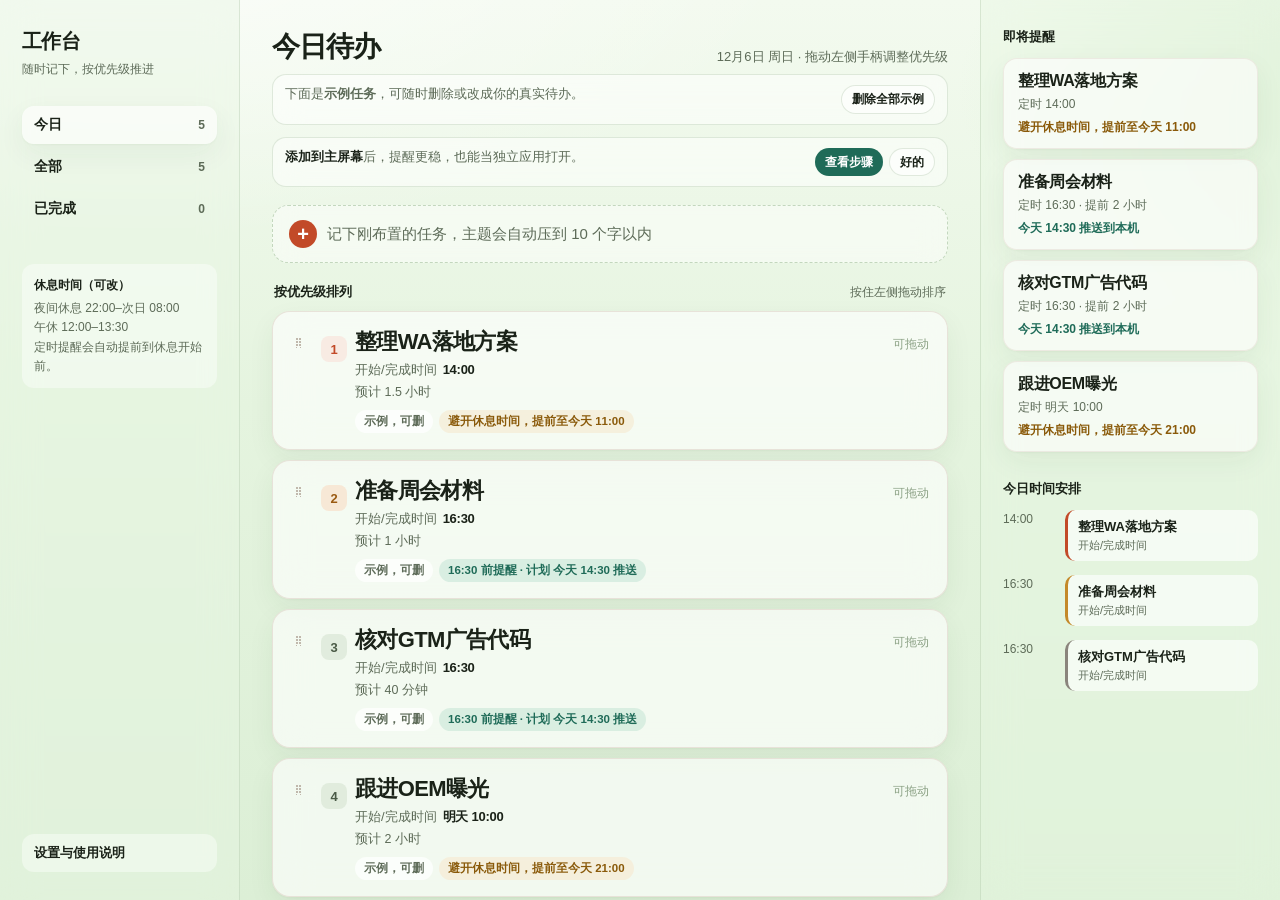
==== index.html @ 01438dd0 "Publish the workbench static app at the repository root. Add a .nojekyll file so GitHub Pages serves" ====
<!DOCTYPE html>
<html lang="zh-CN">
<head>
  <meta charset="UTF-8" />
  <meta name="viewport" content="width=device-width, initial-scale=1, viewport-fit=cover" />
  <meta name="theme-color" content="#e8f6e3" />
  <meta name="apple-mobile-web-app-capable" content="yes" />
  <meta name="mobile-web-app-capable" content="yes" />
  <meta name="apple-mobile-web-app-status-bar-style" content="default" />
  <meta name="apple-mobile-web-app-title" content="工作台" />
  <meta name="description" content="元丽的工作台：记下任务、按优先级排序，并在开始/完成时间前提醒。" />
  <title>工作台</title>
  <link rel="manifest" href="./manifest.webmanifest" />
  <link rel="icon" type="image/png" sizes="192x192" href="./icons/icon-192.png" />
  <link rel="apple-touch-icon" href="./icons/apple-touch-icon.png" />
  <link rel="stylesheet" href="./css/app.css" />
</head>
<body>
  <div class="app" id="app">
    <aside class="side">
      <div class="brand">工作台</div>
      <div class="sub">随时记下，按优先级推进</div>
      <nav class="nav" id="desk-nav">
        <button type="button" data-filter="todo" class="active">今日<span id="nav-todo">0</span></button>
        <button type="button" data-filter="all">全部<span id="nav-all">0</span></button>
        <button type="button" data-filter="done">已完成<span id="nav-done">0</span></button>
      </nav>
      <div class="rest" id="rest-summary"></div>
      <div class="side-foot">
        <button type="button" id="open-settings-desk">设置与使用说明</button>
      </div>
    </aside>

    <section class="main">
      <header class="mobile-hero">
        <div class="hero-row">
          <div>
            <div class="date" id="date-line-mobile"></div>
            <div class="hello" id="hello"></div>
          </div>
          <button type="button" class="icon-btn" id="open-settings-mobile" aria-label="设置">
            <svg viewBox="0 0 24 24" fill="none" stroke="currentColor" stroke-width="1.8" stroke-linecap="round" stroke-linejoin="round" aria-hidden="true">
              <circle cx="12" cy="12" r="3"></circle>
              <path d="M19.4 15a1.65 1.65 0 0 0 .33 1.82l.06.06a2 2 0 1 1-2.83 2.83l-.06-.06a1.65 1.65 0 0 0-1.82-.33 1.65 1.65 0 0 0-1 1.51V21a2 2 0 1 1-4 0v-.09A1.65 1.65 0 0 0 9 19.4a1.65 1.65 0 0 0-1.82.33l-.06.06a2 2 0 1 1-2.83-2.83l.06-.06A1.65 1.65 0 0 0 4.68 15a1.65 1.65 0 0 0-1.51-1H3a2 2 0 1 1 0-4h.09A1.65 1.65 0 0 0 4.6 9a1.65 1.65 0 0 0-.33-1.82l-.06-.06a2 2 0 1 1 2.83-2.83l.06.06A1.65 1.65 0 0 0 9 4.68a1.65 1.65 0 0 0 1-1.51V3a2 2 0 1 1 4 0v.09A1.65 1.65 0 0 0 15 4.6a1.65 1.65 0 0 0 1.82-.33l.06-.06a2 2 0 1 1 2.83 2.83l-.06.06A1.65 1.65 0 0 0 19.4 9a1.65 1.65 0 0 0 1.51 1H21a2 2 0 1 1 0 4h-.09A1.65 1.65 0 0 0 19.4 15z"></path>
            </svg>
          </button>
        </div>
        <div class="stats" id="stats"></div>
      </header>

      <header class="desk-hero">
        <div class="main-top">
          <h1 id="desk-title">今日待办</h1>
          <div class="hint" id="date-line-desk"></div>
        </div>
      </header>

      <div class="sample-banner" id="sample-banner" hidden>
        <div>下面是<strong>示例任务</strong>，可随时删除或改成你的真实待办。</div>
        <div class="banner-actions">
          <button type="button" class="mini-btn ghost" id="clear-samples">删除全部示例</button>
        </div>
      </div>

      <div class="notify-banner" id="notify-banner" hidden>
        <div><b>打开通知</b>后，到点会在这台设备上提醒你。需使用 HTTPS，并建议添加到主屏幕。</div>
        <div class="banner-actions">
          <button type="button" class="mini-btn" id="enable-notify">允许通知</button>
          <button type="button" class="mini-btn ghost" id="dismiss-notify">稍后</button>
        </div>
      </div>

      <div class="install-banner" id="install-banner" hidden>
        <div><b>添加到主屏幕</b>后，提醒更稳，也能当独立应用打开。</div>
        <div class="banner-actions">
          <button type="button" class="mini-btn" id="install-btn">添加</button>
          <button type="button" class="mini-btn ghost" id="dismiss-install">好的</button>
        </div>
      </div>

      <div class="filters mobile-only" id="filters">
        <button type="button" class="filter active" data-filter="todo">待办<em id="f-todo">0</em></button>
        <button type="button" class="filter" data-filter="all">全部<em id="f-all">0</em></button>
        <button type="button" class="filter" data-filter="done">已完成<em id="f-done">0</em></button>
      </div>

      <button type="button" class="quick" id="quick-add">
        <span class="plus">+</span>
        <span>记下刚布置的任务，主题会自动压到 10 个字以内</span>
      </button>

      <div class="sec-head">
        <h2 id="list-heading">按优先级排列</h2>
        <span id="list-hint">按住左侧拖动排序</span>
      </div>
      <div class="list" id="task-list"></div>
    </section>

    <aside class="rail">
      <h2>即将提醒</h2>
      <div id="remind-list"></div>
      <div class="timeline">
        <h2>今日时间安排</h2>
        <div id="timeline-list"></div>
      </div>
    </aside>
  </div>

  <div class="overlay" id="editor" role="dialog" aria-modal="true" aria-labelledby="editor-title" hidden>
    <div class="sheet">
      <div class="sheet-handle"></div>
      <h3 id="editor-title">记下任务</h3>
      <form id="task-form" autocomplete="off">
        <input type="hidden" id="task-id" />
        <div class="field">
          <label for="title-input">主题 <span class="count" id="title-count">0/10</span></label>
          <input id="title-input" type="text" maxlength="20" required placeholder="精简到 10 个字以内" />
          <div class="hint-text">标题会加粗放大显示，请压到 10 个汉字以内。</div>
        </div>
        <div class="field">
          <label>开始/完成时间</label>
          <label class="check-row"><input type="checkbox" id="pending-check" /> 待定（先记下，稍后补时间）</label>
          <div class="row-2" id="when-fields">
            <input type="date" id="due-date" />
            <input type="time" id="due-time" />
          </div>
          <div class="hint-text">这是同一个时间，不是开始和完成两个时间。按上海时间填写。</div>
        </div>
        <div class="field">
          <label>预计耗时</label>
          <div class="row-2">
            <input type="number" id="dur-value" min="1" step="1" value="60" />
            <select id="dur-unit">
              <option value="min">分钟</option>
              <option value="hour" selected>小时</option>
            </select>
          </div>
          <div class="dur-chips" id="dur-chips">
            <button type="button" data-min="15">15 分钟</button>
            <button type="button" data-min="25">25 分钟</button>
            <button type="button" data-min="40">40 分钟</button>
            <button type="button" data-min="60">1 小时</button>
            <button type="button" data-min="90">1.5 小时</button>
            <button type="button" data-min="120">2 小时</button>
          </div>
        </div>
        <div class="hint-text" id="editor-reminder"></div>
        <div class="sheet-actions">
          <button type="submit" class="btn primary">保存</button>
          <button type="button" class="btn ghost" id="toggle-done">完成</button>
          <button type="button" class="btn danger" id="delete-task" hidden>删除</button>
        </div>
      </form>
    </div>
  </div>

  <div class="overlay" id="settings" role="dialog" aria-modal="true" aria-labelledby="settings-title" hidden>
    <div class="sheet">
      <div class="sheet-handle"></div>
      <h3 id="settings-title">设置</h3>

      <div class="settings-block">
        <h4>通知</h4>
        <p id="notify-status">正在检查通知权限…</p>
        <div class="sheet-actions">
          <button type="button" class="btn primary" id="btn-request-notify">允许通知</button>
          <button type="button" class="btn ghost" id="btn-test-notify">发送测试通知</button>
        </div>
      </div>

      <div class="settings-block">
        <h4>休息时间（可改）</h4>
        <p>提醒会提前至少 2 小时。若提醒时刻落在休息时段，会再提前到该休息开始前（默认再提前 60 分钟）。时区为上海时间。</p>
        <div id="rest-editor"></div>
        <button type="button" class="btn ghost" id="add-rest" style="margin-top:6px">添加休息时段</button>
        <div class="row-2" style="margin-top:12px">
          <div class="field" style="margin:0">
            <label for="lead-hours">提前提醒（小时）</label>
            <input type="number" id="lead-hours" min="2" max="24" step="1" />
          </div>
          <div class="field" style="margin:0">
            <label for="rest-avoid">避开休息再提前（分钟）</label>
            <input type="number" id="rest-avoid" min="0" max="180" step="15" />
          </div>
        </div>
      </div>

      <div class="settings-block">
        <h4>跨设备同步</h4>
        <p>两台设备输入同一个同步口令后，任务会通过公共中转（jsonstorage.com，无需注册）互相更新。口令请自行保管；知悉口令的人可以读写这份数据。免费空间会在最后一次写入后约 30 天过期，请定期打开或再点一次生成/上传。也可随时导出/导入备份。</p>
        <div class="sync-code" id="sync-code">尚未开启</div>
        <div class="field">
          <label for="sync-input">输入或粘贴同步口令</label>
          <input type="text" id="sync-input" placeholder="例如 6 位以上口令" />
        </div>
        <div class="sheet-actions">
          <button type="button" class="btn primary" id="btn-create-sync">生成口令并上传</button>
          <button type="button" class="btn ghost" id="btn-join-sync">用口令同步</button>
        </div>
        <div class="sheet-actions">
          <button type="button" class="btn ghost" id="btn-export">导出备份</button>
          <button type="button" class="btn ghost" id="btn-import">导入备份</button>
          <input type="file" id="import-file" accept="application/json,.json" hidden />
        </div>
        <p class="hint-text" id="sync-status"></p>
      </div>

      <div class="settings-block help">
        <h4>如何添加到主屏幕并收到提醒</h4>
        <p><b>电脑（推荐 Chrome / Edge）</b></p>
        <ol>
          <li>用 Chrome 或 Edge 打开本页（必须是 HTTPS）。</li>
          <li>点击地址栏右侧的「安装」或「添加到桌面」图标。</li>
          <li>在弹窗中允许通知。也可在本页点「允许通知」，再点「发送测试通知」检查。</li>
        </ol>
        <p><b>小米手机（含 17 Pro Max / HyperOS）</b></p>
        <ol>
          <li>用 <b>Chrome</b> 打开本页（系统浏览器对 PWA 通知支持较弱）。</li>
          <li>右上角菜单 →「添加到主屏幕」或「安装应用」，确认添加。</li>
          <li>从主屏幕图标打开工作台，点「允许通知」，并发送一条测试通知。</li>
          <li>如没有横幅或声音：打开系统「设置」→「通知与控制中心」/「通知」→ 找到 Chrome 或「工作台」→ 打开通知、横幅、锁屏通知、声音。</li>
          <li>建议在「设置 → 应用设置 → 应用管理 → Chrome（或工作台）」里把省电策略设为「无限制」，并允许自启动，避免被杀掉后无法提醒。</li>
        </ol>
        <p>无法提供官方小米 Mi Push。后台提醒依赖浏览器能力：页面打开时最稳；已添加到主屏幕的 Android Chrome 可能通过周期后台同步补提醒；若浏览器支持 Notification Triggers 也会提前排期。进程被系统强制冻结时，仍可能漏提醒。请以测试通知验证本机是否真正弹出。</p>
      </div>

      <div class="sheet-actions">
        <button type="button" class="btn primary" id="save-settings">保存设置</button>
        <button type="button" class="btn ghost" id="close-settings">关闭</button>
      </div>
    </div>
  </div>

  <div class="overlay" id="confirm" role="dialog" aria-modal="true" hidden>
    <div class="sheet confirm-box">
      <h3 id="confirm-title">确认</h3>
      <p id="confirm-text"></p>
      <div class="sheet-actions">
        <button type="button" class="btn danger" id="confirm-ok">删除</button>
        <button type="button" class="btn ghost" id="confirm-cancel">取消</button>
      </div>
    </div>
  </div>

  <div class="toast" id="toast" role="status"></div>

  <script src="./js/shared.js"></script>
  <script src="./js/sortable.min.js"></script>
  <script src="./js/app.js"></script>
</body>
</html>
---- css/app.css ----
:root {
  --bg: #e8f6e3;
  --paper: rgba(255,255,255,.62);
  --ink: #1a2218;
  --muted: #5d6b58;
  --line: rgba(150,180,145,.28);
  --terra: #c24a28;
  --terra-soft: rgba(248,230,223,.82);
  --teal: #1f6b58;
  --teal-soft: rgba(210,236,222,.8);
  --amber: #b07818;
  --amber-soft: rgba(246,237,216,.82);
  --shadow: 0 1px 2px rgba(40,70,35,.04), 0 10px 28px rgba(40,70,35,.06);
  --safe-t: env(safe-area-inset-top, 0px);
  --safe-b: env(safe-area-inset-bottom, 0px);
}

* { box-sizing: border-box; margin: 0; padding: 0; }
html, body {
  background:
    radial-gradient(1200px 600px at 12% -10%, rgba(255,255,255,.7), transparent 55%),
    radial-gradient(900px 500px at 110% 10%, rgba(200,230,190,.55), transparent 50%),
    linear-gradient(180deg, #f3faef 0%, #e5f4df 45%, #dcefd6 100%);
  color: var(--ink);
  min-height: 100%;
}
body {
  font-family: "Noto Sans CJK SC", "Noto Sans SC", "Source Han Sans SC",
    "PingFang SC", "Hiragino Sans GB", "Microsoft YaHei", sans-serif;
  -webkit-font-smoothing: antialiased;
  min-height: 100dvh;
}

button, input, select, textarea { font: inherit; color: inherit; }
button { cursor: pointer; background: none; border: none; }
img { max-width: 100%; }

/* ===== Layout ===== */
.app {
  min-height: 100dvh;
  padding: calc(20px + var(--safe-t)) 18px calc(28px + var(--safe-b));
  max-width: 520px;
  margin: 0 auto;
}
.side, .rail, .desk-hero { display: none; }
.mobile-hero { display: block; }

.date { font-size: 13px; color: var(--muted); letter-spacing: .04em; }
.hero-row {
  display: flex;
  justify-content: space-between;
  align-items: flex-start;
  gap: 12px;
}
.icon-btn {
  width: 36px; height: 36px; border-radius: 12px;
  display: flex; align-items: center; justify-content: center;
  background: rgba(255,255,255,.5);
  border: 1px solid var(--line);
  color: var(--ink);
  flex-shrink: 0;
}
.icon-btn svg { width: 18px; height: 18px; }
.hello {
  margin-top: 4px;
  font-size: 26px;
  font-weight: 700;
  letter-spacing: -.03em;
  line-height: 1.25;
}
.stats {
  display: flex;
  flex-wrap: wrap;
  gap: 8px;
  margin: 16px 0 18px;
}
.stat {
  background: var(--paper);
  backdrop-filter: blur(14px);
  -webkit-backdrop-filter: blur(14px);
  border: 1px solid var(--line);
  border-radius: 999px;
  padding: 6px 11px;
  font-size: 12px;
  color: var(--muted);
}
.stat b { color: var(--ink); font-weight: 700; }
.stat.warn { background: var(--terra-soft); border-color: #efd0c6; color: var(--terra); }
.stat.warn b { color: var(--terra); }

.banner, .sample-banner, .install-banner, .notify-banner {
  background: rgba(255,255,255,.5);
  backdrop-filter: blur(14px);
  -webkit-backdrop-filter: blur(14px);
  border: 1px solid var(--line);
  border-radius: 14px;
  padding: 10px 12px;
  font-size: 12.5px;
  color: var(--muted);
  line-height: 1.55;
  margin-bottom: 12px;
  display: flex;
  align-items: flex-start;
  justify-content: space-between;
  gap: 10px;
}
.sample-banner b, .notify-banner b, .install-banner b { color: var(--ink); font-weight: 700; }
.banner-actions { display: flex; gap: 6px; flex-shrink: 0; }
.mini-btn {
  border-radius: 999px;
  padding: 4px 10px;
  font-size: 12px;
  font-weight: 700;
  background: var(--teal);
  color: #fff;
  white-space: nowrap;
}
.mini-btn.ghost {
  background: rgba(255,255,255,.6);
  color: var(--ink);
  border: 1px solid var(--line);
}

.filters {
  display: flex;
  gap: 6px;
  margin-bottom: 14px;
}
.filter {
  border-radius: 999px;
  padding: 6px 12px;
  font-size: 12.5px;
  font-weight: 600;
  color: var(--muted);
  background: rgba(255,255,255,.35);
  border: 1px solid transparent;
}
.filter.active {
  background: var(--paper);
  color: var(--ink);
  border-color: var(--line);
  box-shadow: var(--shadow);
}
.filter em { font-style: normal; color: var(--muted); margin-left: 4px; font-weight: 600; }

.quick {
  display: flex;
  align-items: center;
  gap: 10px;
  width: 100%;
  text-align: left;
  background: rgba(255,255,255,.48);
  backdrop-filter: blur(14px);
  -webkit-backdrop-filter: blur(14px);
  border: 1px dashed rgba(120,160,110,.4);
  border-radius: 16px;
  padding: 14px 16px;
  color: var(--muted);
  font-size: 15px;
  margin-bottom: 22px;
}
.plus {
  width: 28px; height: 28px; border-radius: 50%;
  background: var(--terra); color: #fff;
  display: flex; align-items: center; justify-content: center;
  font-size: 20px; font-weight: 600; flex-shrink: 0; line-height: 1;
}

.sec-head {
  display: flex;
  justify-content: space-between;
  align-items: baseline;
  margin-bottom: 10px;
  padding: 0 2px;
}
.sec-head h2 { font-size: 13px; font-weight: 700; }
.sec-head span { font-size: 12px; color: var(--muted); }

.list { display: flex; flex-direction: column; gap: 10px; }

.card {
  background: var(--paper);
  backdrop-filter: blur(18px);
  -webkit-backdrop-filter: blur(18px);
  border-radius: 18px;
  box-shadow: var(--shadow);
  padding: 14px 14px 14px 4px;
  display: grid;
  grid-template-columns: 36px 28px 1fr;
  gap: 8px 6px;
  align-items: start;
  border: 1px solid rgba(228,221,210,.8);
  touch-action: pan-y;
  cursor: pointer;
  -webkit-user-select: none;
  user-select: none;
}
.card.sortable-ghost { opacity: .45; }
.card.sortable-drag { box-shadow: 0 8px 30px rgba(40,70,35,.16); cursor: grabbing; }
.card.done { opacity: .62; }
.card.done .title { text-decoration: line-through; color: var(--muted); font-weight: 700; }
.card.overdue { border-color: #efd0c6; }

.grip {
  color: #c0b8ac;
  padding: 8px 0 0;
  letter-spacing: -1px;
  font-size: 16px;
  line-height: 1;
  text-align: center;
  user-select: none;
  cursor: grab;
  touch-action: none;
  min-height: 44px;
  display: flex;
  align-items: flex-start;
  justify-content: center;
}
.grip:active { cursor: grabbing; }

.pri {
  width: 26px; height: 26px; border-radius: 8px;
  display: flex; align-items: center; justify-content: center;
  font-size: 13px; font-weight: 700; margin-top: 8px;
}
.p1 { background: var(--terra-soft); color: var(--terra); }
.p2 { background: #f7e8d6; color: #9a5a12; }
.p3, .p4, .p5, .p6 { background: rgba(220,232,216,.8); color: #4a5a46; }

.title {
  font-size: 20px;
  font-weight: 700;
  letter-spacing: -.03em;
  line-height: 1.3;
  margin-bottom: 6px;
}
.times {
  margin: 2px 0 4px;
  font-size: 13px;
  color: var(--ink);
  font-weight: 600;
}
.times span { color: var(--muted); font-weight: 500; margin-right: 6px; }
.times b { font-weight: 700; letter-spacing: -.02em; }
.meta { font-size: 12.5px; color: var(--muted); line-height: 1.55; }
.chip {
  display: inline-flex; align-items: center; gap: 4px;
  margin-top: 8px;
  margin-right: 6px;
  background: var(--teal-soft);
  color: var(--teal);
  border-radius: 999px;
  padding: 4px 9px;
  font-size: 11.5px;
  font-weight: 600;
}
.chip.early { background: var(--amber-soft); color: #8a5a0a; }
.chip.sample { background: rgba(255,255,255,.7); color: var(--muted); font-weight: 600; }
.chip.overdue { background: var(--terra-soft); color: var(--terra); }

.drag-hint { display: none; }

.empty {
  text-align: center;
  color: var(--muted);
  font-size: 14px;
  padding: 36px 12px;
  line-height: 1.6;
}

/* ===== Desktop ===== */
@media (min-width: 900px) {
  body { overflow: hidden; height: 100vh; }
  .app {
    display: grid;
    grid-template-columns: 240px 1fr 300px;
    max-width: none;
    margin: 0;
    padding: 0;
    height: 100vh;
    gap: 0;
  }
  .mobile-hero { display: none; }
  .desk-hero, .side, .rail { display: block; }
  .mobile-only { display: none !important; }
  .side, .main, .rail {
    height: 100vh;
    overflow: hidden;
  }
  .side {
    padding: calc(28px + var(--safe-t)) 22px 28px;
    border-right: 1px solid var(--line);
    background: rgba(232,246,227,.42);
    backdrop-filter: blur(18px);
    -webkit-backdrop-filter: blur(18px);
    display: flex;
    flex-direction: column;
  }
  .brand {
    font-size: 20px;
    font-weight: 700;
    letter-spacing: -.03em;
    margin-bottom: 6px;
  }
  .side .sub { font-size: 12px; color: var(--muted); margin-bottom: 28px; }
  .nav { display: flex; flex-direction: column; gap: 4px; }
  .nav button, .nav a {
    display: flex; justify-content: space-between; align-items: center;
    text-decoration: none; color: var(--ink);
    padding: 10px 12px; border-radius: 12px; font-size: 14px; font-weight: 600;
    width: 100%;
    text-align: left;
  }
  .nav button.active, .nav a.active { background: var(--paper); box-shadow: var(--shadow); }
  .nav span { font-size: 12px; color: var(--muted); font-weight: 600; }
  .rest {
    margin-top: 36px;
    font-size: 12px;
    color: var(--muted);
    line-height: 1.6;
    padding: 12px;
    background: rgba(255,255,255,.4);
    border-radius: 12px;
  }
  .rest b { color: var(--ink); font-weight: 700; display: block; margin-bottom: 4px; font-size: 12px; }
  .side-foot { margin-top: auto; padding-top: 20px; }
  .side-foot button {
    width: 100%;
    text-align: left;
    padding: 10px 12px;
    border-radius: 12px;
    font-size: 13px;
    font-weight: 600;
    color: var(--ink);
    background: rgba(255,255,255,.4);
  }

  .main { padding: 28px 32px calc(28px + var(--safe-b)); overflow: auto; }
  .main-top { display: flex; justify-content: space-between; align-items: flex-end; margin-bottom: 8px; }
  .main-top h1 { font-size: 28px; font-weight: 700; letter-spacing: -.03em; }
  .main-top .hint { font-size: 13px; color: var(--muted); }
  .desk .card, .app .card {
    grid-template-columns: 36px 28px 1fr auto;
    padding: 16px 18px 16px 6px;
  }
  .app .title { font-size: 22px; margin-bottom: 4px; }
  .drag-hint {
    display: block;
    font-size: 12px;
    color: #8aa084;
    padding-top: 8px;
    white-space: nowrap;
  }
  .filters { display: none; }
  .quick { margin: 18px 0 20px; }

  .rail {
    padding: calc(28px + var(--safe-t)) 22px 28px;
    border-left: 1px solid var(--line);
    background: rgba(232,246,227,.38);
    backdrop-filter: blur(18px);
    -webkit-backdrop-filter: blur(18px);
    overflow: auto;
  }
  .rail h2 { font-size: 13px; font-weight: 700; margin-bottom: 12px; }
  .remind {
    background: var(--paper);
    border-radius: 14px;
    padding: 12px 14px;
    margin-bottom: 10px;
    box-shadow: var(--shadow);
    border: 1px solid rgba(228,221,210,.55);
    cursor: pointer;
  }
  .remind .t { font-size: 16px; font-weight: 700; letter-spacing: -.02em; margin-bottom: 4px; }
  .remind .d { font-size: 12px; color: var(--muted); }
  .remind .time { font-size: 12px; font-weight: 700; color: var(--teal); margin-top: 6px; }
  .remind.early .time { color: #8a5a0a; }
  .timeline { margin-top: 28px; }
  .slot {
    display: grid;
    grid-template-columns: 52px 1fr;
    gap: 10px;
    margin-bottom: 14px;
    font-size: 12px;
  }
  .slot .hr { color: var(--muted); padding-top: 2px; }
  .bar {
    background: var(--paper);
    border-radius: 10px;
    padding: 8px 10px;
    border-left: 3px solid var(--terra);
    font-weight: 700;
    font-size: 13px;
  }
  .bar.b2 { border-left-color: #c4892a; }
  .bar.b3 { border-left-color: #8a847c; }
  .bar small { display: block; font-weight: 500; color: var(--muted); font-size: 11px; margin-top: 2px; }
}

/* ===== Modal / Settings ===== */
.overlay {
  position: fixed;
  inset: 0;
  background: rgba(30, 42, 28, .28);
  backdrop-filter: blur(8px);
  -webkit-backdrop-filter: blur(8px);
  z-index: 40;
  display: flex;
  align-items: flex-end;
  justify-content: center;
  padding: 0;
  opacity: 0;
  pointer-events: none;
  transition: opacity .2s ease;
}
.overlay.open { opacity: 1; pointer-events: auto; }
.sheet {
  background: rgba(247, 251, 244, .96);
  width: 100%;
  max-height: min(92dvh, 860px);
  border-radius: 22px 22px 0 0;
  box-shadow: 0 -8px 40px rgba(40,70,35,.12);
  padding: 12px 20px calc(20px + var(--safe-b));
  overflow: auto;
  transform: translateY(16px);
  transition: transform .2s ease;
}
.overlay.open .sheet { transform: none; }
.sheet-handle {
  width: 40px; height: 4px; border-radius: 4px;
  background: rgba(120,150,110,.35);
  margin: 4px auto 14px;
}
.sheet h3 {
  font-size: 20px;
  font-weight: 700;
  letter-spacing: -.03em;
  margin-bottom: 14px;
}
.field { margin-bottom: 14px; }
.field label {
  display: flex;
  justify-content: space-between;
  align-items: baseline;
  font-size: 12px;
  font-weight: 700;
  color: var(--muted);
  margin-bottom: 6px;
}
.field label .count { font-weight: 600; }
.field label .count.full { color: var(--terra); }
.field input[type="text"],
.field input[type="number"],
.field input[type="date"],
.field input[type="time"],
.field input[type="password"],
.field select,
.field textarea {
  width: 100%;
  border: 1px solid var(--line);
  background: rgba(255,255,255,.8);
  border-radius: 12px;
  padding: 11px 12px;
  font-size: 16px;
  outline: none;
}
.field input:focus, .field select:focus, .field textarea:focus {
  border-color: rgba(31,107,88,.45);
  box-shadow: 0 0 0 3px rgba(31,107,88,.12);
}
#title-input { font-size: 20px; font-weight: 700; letter-spacing: -.03em; }
.row-2 { display: grid; grid-template-columns: 1fr 1fr; gap: 10px; }
.check-row {
  display: flex; align-items: center; gap: 8px;
  font-size: 14px; font-weight: 600;
  margin: 8px 0 4px;
}
.check-row input { width: 16px; height: 16px; accent-color: var(--teal); }
.dur-chips { display: flex; flex-wrap: wrap; gap: 6px; margin-top: 8px; }
.dur-chips button, .choice {
  border-radius: 999px;
  padding: 6px 10px;
  font-size: 12px;
  font-weight: 600;
  background: rgba(255,255,255,.7);
  border: 1px solid var(--line);
  color: var(--muted);
}
.dur-chips button.on, .choice.on {
  background: var(--teal-soft);
  color: var(--teal);
  border-color: transparent;
}
.sheet-actions {
  display: flex;
  flex-wrap: wrap;
  gap: 8px;
  margin-top: 18px;
}
.btn {
  border-radius: 14px;
  padding: 12px 16px;
  font-size: 15px;
  font-weight: 700;
  flex: 1;
  min-width: 96px;
}
.btn.primary { background: var(--teal); color: #fff; }
.btn.danger {
  background: var(--terra-soft);
  color: var(--terra);
  flex: 0 0 auto;
}
.btn.ghost {
  background: rgba(255,255,255,.7);
  border: 1px solid var(--line);
  color: var(--ink);
}
.hint-text { font-size: 12px; color: var(--muted); line-height: 1.55; margin-top: 4px; }

.settings-block {
  background: rgba(255,255,255,.55);
  border: 1px solid var(--line);
  border-radius: 16px;
  padding: 14px;
  margin-bottom: 14px;
}
.settings-block h4 {
  font-size: 14px;
  font-weight: 700;
  margin-bottom: 8px;
}
.settings-block p, .help ol, .help p {
  font-size: 13px;
  color: var(--muted);
  line-height: 1.65;
}
.help ol { padding-left: 18px; margin: 6px 0 10px; }
.help li { margin: 4px 0; }
.rest-row {
  display: grid;
  grid-template-columns: 1fr 90px 90px 32px;
  gap: 6px;
  align-items: center;
  margin-bottom: 8px;
}
.rest-row input { width: 100%; font-size: 13px; padding: 8px; border-radius: 10px; border: 1px solid var(--line); background: #fff; }
.rest-row .del { color: var(--terra); font-size: 18px; }

.sync-code {
  cursor: pointer;
  font-family: ui-monospace, SFMono-Regular, Menlo, Consolas, monospace;
  letter-spacing: .08em;
  font-weight: 700;
  font-size: 18px;
  padding: 10px 12px;
  background: #fff;
  border-radius: 12px;
  border: 1px dashed rgba(120,160,110,.4);
  text-align: center;
  margin: 8px 0;
  word-break: break-all;
}

.toast {
  position: fixed;
  left: 50%;
  bottom: calc(24px + var(--safe-b));
  transform: translateX(-50%) translateY(20px);
  background: #1a2218;
  color: #fff;
  padding: 10px 16px;
  border-radius: 999px;
  font-size: 13px;
  font-weight: 600;
  z-index: 80;
  opacity: 0;
  pointer-events: none;
  transition: opacity .2s ease, transform .2s ease;
  max-width: calc(100% - 32px);
  text-align: center;
}
.toast.show { opacity: 1; transform: translateX(-50%) translateY(0); }

.confirm-box { text-align: left; }
.confirm-box p { font-size: 14px; line-height: 1.6; color: var(--ink); margin-bottom: 16px; }

@media (min-width: 900px) {
  .overlay { align-items: center; padding: 24px; }
  .sheet {
    width: min(560px, 100%);
    border-radius: 22px;
    max-height: min(86vh, 860px);
    transform: translateY(8px) scale(.98);
  }
  .overlay.open .sheet { transform: none; }
  .sheet-handle { display: none; }
}

[hidden] { display: none !important; }
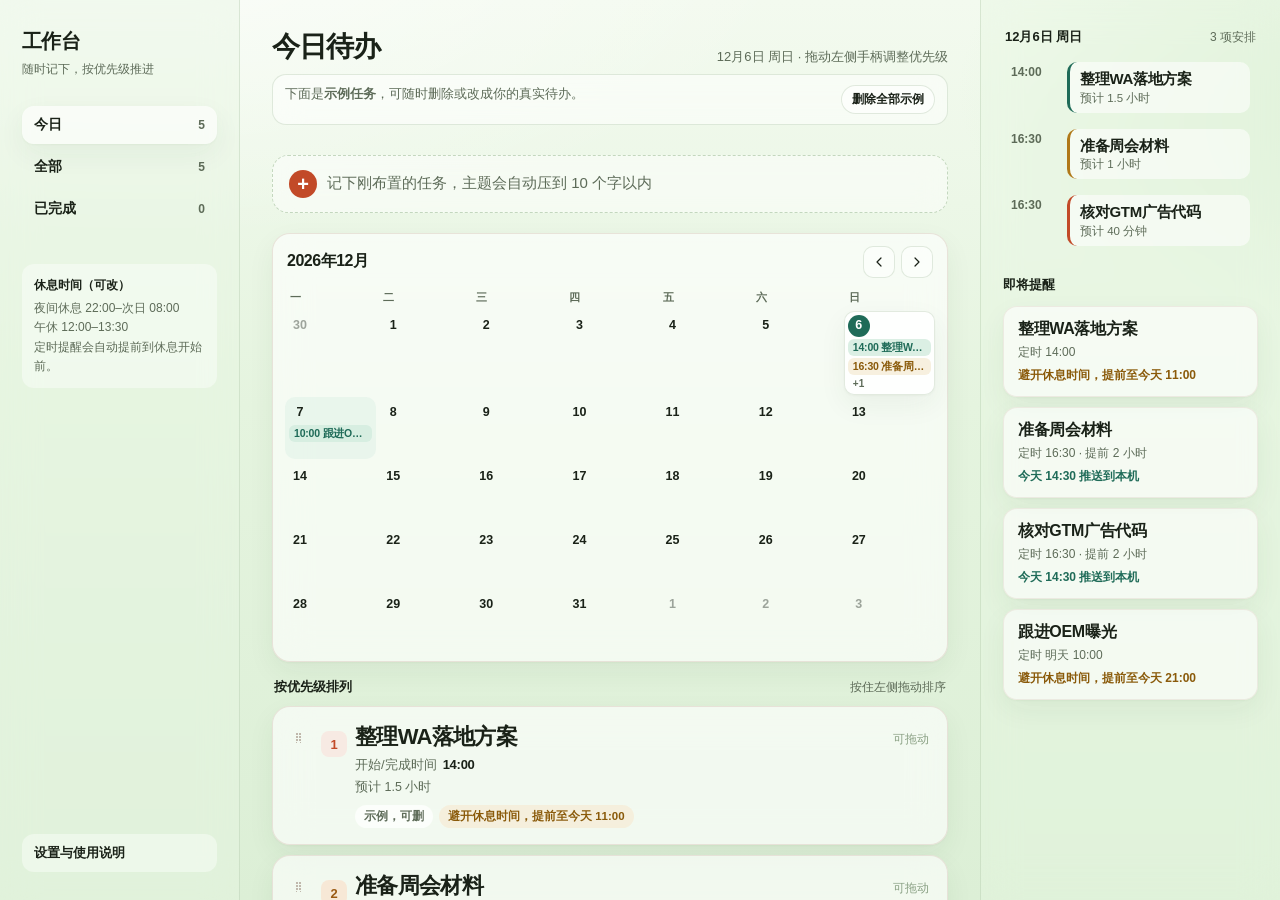
==== commit ac142cc6: "Update the workbench with a month calendar and mobile install bar. Replace the root files from the n" ====
--- a/index.html
+++ b/index.html
@@ -16,6 +16,28 @@
   <link rel="stylesheet" href="./css/app.css" />
 </head>
 <body>
+
+  <div class="install-bar" id="install-bar" hidden>
+    <button type="button" class="install-bar-main" id="install-bar-main">
+      <span class="install-bar-icon" aria-hidden="true">
+        <svg viewBox="0 0 24 24" fill="none" stroke="currentColor" stroke-width="1.8" stroke-linecap="round" stroke-linejoin="round">
+          <path d="M12 17v-6"></path>
+          <path d="M9 14h6"></path>
+          <path d="M4 10.5L12 4l8 6.5V20a1 1 0 0 1-1 1H5a1 1 0 0 1-1-1v-9.5z"></path>
+        </svg>
+      </span>
+      <span class="install-bar-text">
+        <b>添加到主屏幕</b>
+        <span>提醒更稳，也能当独立应用打开</span>
+      </span>
+    </button>
+    <button type="button" class="install-bar-dismiss" id="install-bar-dismiss" aria-label="关闭">
+      <svg viewBox="0 0 24 24" fill="none" stroke="currentColor" stroke-width="1.8" stroke-linecap="round" aria-hidden="true">
+        <path d="M6 6l12 12M18 6L6 18"></path>
+      </svg>
+    </button>
+  </div>
+
   <div class="app" id="app">
     <aside class="side">
       <div class="brand">工作台</div>
@@ -70,12 +92,24 @@
         </div>
       </div>
 
-      <div class="install-banner" id="install-banner" hidden>
-        <div><b>添加到主屏幕</b>后，提醒更稳，也能当独立应用打开。</div>
-        <div class="banner-actions">
-          <button type="button" class="mini-btn" id="install-btn">添加</button>
-          <button type="button" class="mini-btn ghost" id="dismiss-install">好的</button>
-        </div>
+      <div class="cal-card" id="calendar">
+        <div class="cal-head">
+          <h2 id="cal-month-label">月历</h2>
+          <div class="cal-nav">
+            <button type="button" class="cal-today-btn" id="cal-today" hidden>今天</button>
+            <button type="button" class="icon-btn sm" id="cal-prev" aria-label="上个月">
+              <svg viewBox="0 0 24 24" fill="none" stroke="currentColor" stroke-width="1.8" stroke-linecap="round" stroke-linejoin="round" aria-hidden="true"><path d="M15 18l-6-6 6-6"/></svg>
+            </button>
+            <button type="button" class="icon-btn sm" id="cal-next" aria-label="下个月">
+              <svg viewBox="0 0 24 24" fill="none" stroke="currentColor" stroke-width="1.8" stroke-linecap="round" stroke-linejoin="round" aria-hidden="true"><path d="M9 18l6-6-6-6"/></svg>
+            </button>
+          </div>
+        </div>
+        <div class="cal-weekdays" aria-hidden="true">
+          <span>一</span><span>二</span><span>三</span><span>四</span><span>五</span><span>六</span><span>日</span>
+        </div>
+        <div class="cal-grid" id="cal-grid" role="grid" aria-label="月历"></div>
+        <div class="cal-agenda" id="cal-agenda-mobile"></div>
       </div>
 
       <div class="filters mobile-only" id="filters">
@@ -97,12 +131,11 @@
     </section>
 
     <aside class="rail">
+      <div class="desk-agenda">
+        <div class="cal-agenda" id="cal-agenda-desk"></div>
+      </div>
       <h2>即将提醒</h2>
       <div id="remind-list"></div>
-      <div class="timeline">
-        <h2>今日时间安排</h2>
-        <div id="timeline-list"></div>
-      </div>
     </aside>
   </div>
 
@@ -124,7 +157,7 @@
             <input type="date" id="due-date" />
             <input type="time" id="due-time" />
           </div>
-          <div class="hint-text">这是同一个时间，不是开始和完成两个时间。按上海时间填写。</div>
+          <div class="hint-text">这是同一个时间，不是开始和完成两个时间。按上海时间填写。只有填写了具体时间的任务会出现在日历上。</div>
         </div>
         <div class="field">
           <label>预计耗时</label>
@@ -242,6 +275,18 @@
     </div>
   </div>
 
+
+  <div class="overlay" id="install-guide" role="dialog" aria-modal="true" aria-labelledby="install-guide-title" hidden>
+    <div class="sheet confirm-box">
+      <div class="sheet-handle"></div>
+      <h3 id="install-guide-title">添加到主屏幕</h3>
+      <p>请用 Chrome 打开本页，点右上角菜单，再选「添加到主屏幕」或「安装应用」。添加后从主屏幕图标打开，即可作为独立应用使用，现有任务操作都和现在一样。</p>
+      <div class="sheet-actions">
+        <button type="button" class="btn primary" id="install-guide-ok">好的</button>
+      </div>
+    </div>
+  </div>
+
   <div class="toast" id="toast" role="status"></div>
 
   <script src="./js/shared.js"></script>
--- a/css/app.css
+++ b/css/app.css
@@ -61,6 +61,8 @@
   flex-shrink: 0;
 }
 .icon-btn svg { width: 18px; height: 18px; }
+.icon-btn.sm { width: 32px; height: 32px; border-radius: 10px; }
+.icon-btn.sm svg { width: 16px; height: 16px; }
 .hello {
   margin-top: 4px;
   font-size: 26px;
@@ -269,6 +271,190 @@
 }
 
 /* ===== Desktop ===== */
+/* ===== Calendar ===== */
+.cal-card {
+  background: var(--paper);
+  backdrop-filter: blur(18px);
+  -webkit-backdrop-filter: blur(18px);
+  border-radius: 18px;
+  box-shadow: var(--shadow);
+  border: 1px solid rgba(228,221,210,.8);
+  padding: 12px 12px 10px;
+  margin-bottom: 16px;
+}
+.cal-head {
+  display: flex;
+  align-items: center;
+  justify-content: space-between;
+  gap: 8px;
+  margin-bottom: 8px;
+  padding: 0 2px;
+}
+.cal-head h2 {
+  font-size: 16px;
+  font-weight: 700;
+  letter-spacing: -.03em;
+}
+.cal-nav { display: flex; align-items: center; gap: 6px; }
+.cal-today-btn {
+  border-radius: 999px;
+  padding: 5px 10px;
+  font-size: 12px;
+  font-weight: 700;
+  background: rgba(255,255,255,.6);
+  color: var(--ink);
+  border: 1px solid var(--line);
+}
+.cal-today-btn[hidden] { display: none !important; }
+.cal-weekdays,
+.cal-grid {
+  display: grid;
+  grid-template-columns: repeat(7, 1fr);
+  gap: 2px;
+}
+.cal-weekdays { margin-bottom: 2px; }
+.cal-weekdays span {
+  text-align: center;
+  font-size: 11px;
+  font-weight: 700;
+  color: var(--muted);
+  padding: 4px 0;
+}
+.cal-day {
+  border-radius: 10px;
+  min-height: 48px;
+  padding: 3px 3px 5px;
+  text-align: left;
+  border: 1px solid transparent;
+  color: var(--ink);
+  display: flex;
+  flex-direction: column;
+  align-items: flex-start;
+  min-width: 0;
+}
+.cal-day:hover { background: rgba(255,255,255,.5); }
+.cal-day:focus-visible {
+  outline: none;
+  box-shadow: 0 0 0 3px rgba(31,107,88,.16);
+}
+.cal-day.outside { opacity: .4; }
+.cal-day.has-events { background: rgba(210,236,222,.35); }
+.cal-day.selected {
+  background: rgba(255,255,255,.82);
+  border-color: var(--line);
+  box-shadow: var(--shadow);
+}
+.cal-day.selected.has-events { background: rgba(255,255,255,.88); }
+.cal-day .num {
+  width: 22px;
+  height: 22px;
+  border-radius: 50%;
+  display: inline-flex;
+  align-items: center;
+  justify-content: center;
+  font-size: 12.5px;
+  font-weight: 700;
+  line-height: 1;
+}
+.cal-day.today .num {
+  background: var(--teal);
+  color: #fff;
+}
+.cal-dots {
+  display: flex;
+  flex-wrap: wrap;
+  gap: 3px;
+  padding-left: 4px;
+  margin-top: 5px;
+  min-height: 6px;
+}
+.cal-dot {
+  width: 5px;
+  height: 5px;
+  border-radius: 50%;
+  flex-shrink: 0;
+}
+.cal-dot.c-teal { background: var(--teal); }
+.cal-dot.c-terra { background: var(--terra); }
+.cal-dot.c-amber { background: var(--amber); }
+.cal-events { display: none; width: 100%; }
+.cal-grid.weeks-6 .cal-day { min-height: 44px; }
+
+.cal-agenda {
+  border-top: 1px solid var(--line);
+  margin-top: 10px;
+  padding: 12px 2px 4px;
+}
+.agenda-head {
+  display: flex;
+  justify-content: space-between;
+  align-items: baseline;
+  margin-bottom: 8px;
+  padding: 0 2px;
+}
+.agenda-head h3 { font-size: 13px; font-weight: 700; }
+.agenda-head span { font-size: 12px; color: var(--muted); }
+.agenda-empty {
+  font-size: 12.5px;
+  color: var(--muted);
+  line-height: 1.6;
+  padding: 2px 2px 8px;
+}
+.agenda-group { margin-top: 8px; }
+.agenda-group-title {
+  width: 100%;
+  text-align: left;
+  font-size: 12px;
+  font-weight: 700;
+  color: var(--muted);
+  padding: 6px 2px 4px;
+  letter-spacing: .02em;
+}
+.agenda-item {
+  display: grid;
+  grid-template-columns: 48px 1fr;
+  gap: 8px;
+  width: 100%;
+  text-align: left;
+  padding: 8px 8px;
+  border-radius: 12px;
+  align-items: start;
+}
+.agenda-item:hover { background: rgba(255,255,255,.55); }
+.agenda-item .hr {
+  font-size: 12px;
+  color: var(--muted);
+  font-weight: 600;
+  padding-top: 3px;
+  font-variant-numeric: tabular-nums;
+}
+.agenda-item .body {
+  background: rgba(255,255,255,.55);
+  border-radius: 10px;
+  padding: 7px 10px;
+  border-left: 3px solid var(--teal);
+  min-width: 0;
+}
+.agenda-item .body.c-terra { border-left-color: var(--terra); }
+.agenda-item .body.c-amber { border-left-color: var(--amber); }
+.agenda-item .body.c-teal { border-left-color: var(--teal); }
+.agenda-item .t {
+  font-size: 15px;
+  font-weight: 700;
+  letter-spacing: -.02em;
+  line-height: 1.3;
+}
+.agenda-item .d {
+  font-size: 11.5px;
+  color: var(--muted);
+  margin-top: 2px;
+  font-weight: 500;
+}
+.agenda-item.done { opacity: .62; }
+.agenda-item.done .t { text-decoration: line-through; color: var(--muted); }
+
+.desk-agenda { display: none; }
+
 @media (min-width: 900px) {
   body { overflow: hidden; height: 100vh; }
   .app {
@@ -335,7 +521,21 @@
     background: rgba(255,255,255,.4);
   }
 
-  .main { padding: 28px 32px calc(28px + var(--safe-b)); overflow: auto; }
+  .main {
+    padding: 28px 32px calc(28px + var(--safe-b));
+    overflow: auto;
+    display: flex;
+    flex-direction: column;
+  }
+  .main .desk-hero { order: 0; }
+  .main .sample-banner,
+  .main .notify-banner { order: 1; }
+  .main .quick { order: 2; }
+  .main .cal-card { order: 3; }
+  .main .sec-head { order: 4; }
+  .main .list { order: 5; }
+  .main .mobile-hero,
+  .main .filters { order: 6; }
   .main-top { display: flex; justify-content: space-between; align-items: flex-end; margin-bottom: 8px; }
   .main-top h1 { font-size: 28px; font-weight: 700; letter-spacing: -.03em; }
   .main-top .hint { font-size: 13px; color: var(--muted); }
@@ -353,6 +553,52 @@
   }
   .filters { display: none; }
   .quick { margin: 18px 0 20px; }
+
+  .desk-agenda { display: block; margin-bottom: 22px; }
+  .desk-agenda .cal-agenda {
+    border-top: none;
+    margin-top: 0;
+    padding: 0;
+  }
+  .cal-card .cal-agenda { display: none; }
+  .cal-card { padding: 12px 12px 10px; margin-bottom: 16px; }
+  .cal-weekdays span { text-align: left; padding-left: 5px; }
+  .cal-day { min-height: 62px; padding: 3px 3px 4px; border-radius: 10px; }
+  .cal-grid.weeks-6 .cal-day { min-height: 48px; }
+  .cal-dots { display: none; }
+  .cal-events {
+    display: flex;
+    flex-direction: column;
+    gap: 2px;
+    margin-top: 2px;
+    width: 100%;
+    min-width: 0;
+  }
+  .cal-chip {
+    font-size: 10.5px;
+    font-weight: 700;
+    letter-spacing: -.02em;
+    padding: 1px 5px;
+    border-radius: 6px;
+    white-space: nowrap;
+    overflow: hidden;
+    text-overflow: ellipsis;
+    width: 100%;
+    text-align: left;
+    line-height: 1.45;
+    max-width: 100%;
+  }
+  .cal-chip.c-teal { background: var(--teal-soft); color: var(--teal); }
+  .cal-chip.c-terra { background: var(--terra-soft); color: var(--terra); }
+  .cal-chip.c-amber { background: var(--amber-soft); color: #8a5a0a; }
+  .cal-chip.done { opacity: .62; text-decoration: line-through; }
+  .cal-more {
+    font-size: 10px;
+    font-weight: 700;
+    color: var(--muted);
+    padding-left: 5px;
+    line-height: 1.3;
+  }
 
   .rail {
     padding: calc(28px + var(--safe-t)) 22px 28px;
@@ -599,3 +845,92 @@
 }
 
 [hidden] { display: none !important; }
+
+/* ===== Mobile install bar ===== */
+.install-bar { display: none; }
+.install-bar-main {
+  flex: 1;
+  min-width: 0;
+  display: flex;
+  align-items: center;
+  gap: 10px;
+  text-align: left;
+}
+.install-bar-icon {
+  width: 32px;
+  height: 32px;
+  border-radius: 10px;
+  background: var(--teal-soft);
+  color: var(--teal);
+  display: flex;
+  align-items: center;
+  justify-content: center;
+  flex-shrink: 0;
+}
+.install-bar-icon svg { width: 18px; height: 18px; }
+.install-bar-text {
+  display: flex;
+  flex-direction: column;
+  gap: 1px;
+  min-width: 0;
+}
+.install-bar-text b {
+  font-size: 13px;
+  font-weight: 700;
+  color: var(--ink);
+  letter-spacing: -.02em;
+}
+.install-bar-text span {
+  font-size: 11.5px;
+  color: var(--muted);
+  line-height: 1.35;
+}
+.install-bar-dismiss {
+  width: 32px;
+  height: 32px;
+  border-radius: 10px;
+  display: flex;
+  align-items: center;
+  justify-content: center;
+  color: var(--muted);
+  flex-shrink: 0;
+}
+.install-bar-dismiss svg { width: 14px; height: 14px; }
+.install-bar-dismiss:hover { background: rgba(255,255,255,.55); }
+
+@media (max-width: 899px) {
+  .install-bar:not([hidden]) {
+    display: flex;
+    position: fixed;
+    top: calc(8px + var(--safe-t));
+    left: 12px;
+    right: 12px;
+    z-index: 30;
+    align-items: center;
+    gap: 4px;
+    padding: 8px 8px 8px 10px;
+    background: rgba(255,255,255,.62);
+    backdrop-filter: blur(18px);
+    -webkit-backdrop-filter: blur(18px);
+    border: 1px solid rgba(228,221,210,.8);
+    border-radius: 16px;
+    box-shadow: var(--shadow);
+  }
+  body.has-install-bar .app {
+    padding-top: calc(28px + var(--safe-t) + 56px);
+  }
+}
+
+@media (min-width: 900px) {
+  .install-bar { display: none !important; }
+  body.has-install-bar .app { padding: 0; }
+}
+
+@media (display-mode: standalone) {
+  .install-bar { display: none !important; }
+}
+@media (display-mode: standalone) and (max-width: 899px) {
+  body.has-install-bar .app {
+    padding-top: calc(20px + var(--safe-t));
+  }
+}
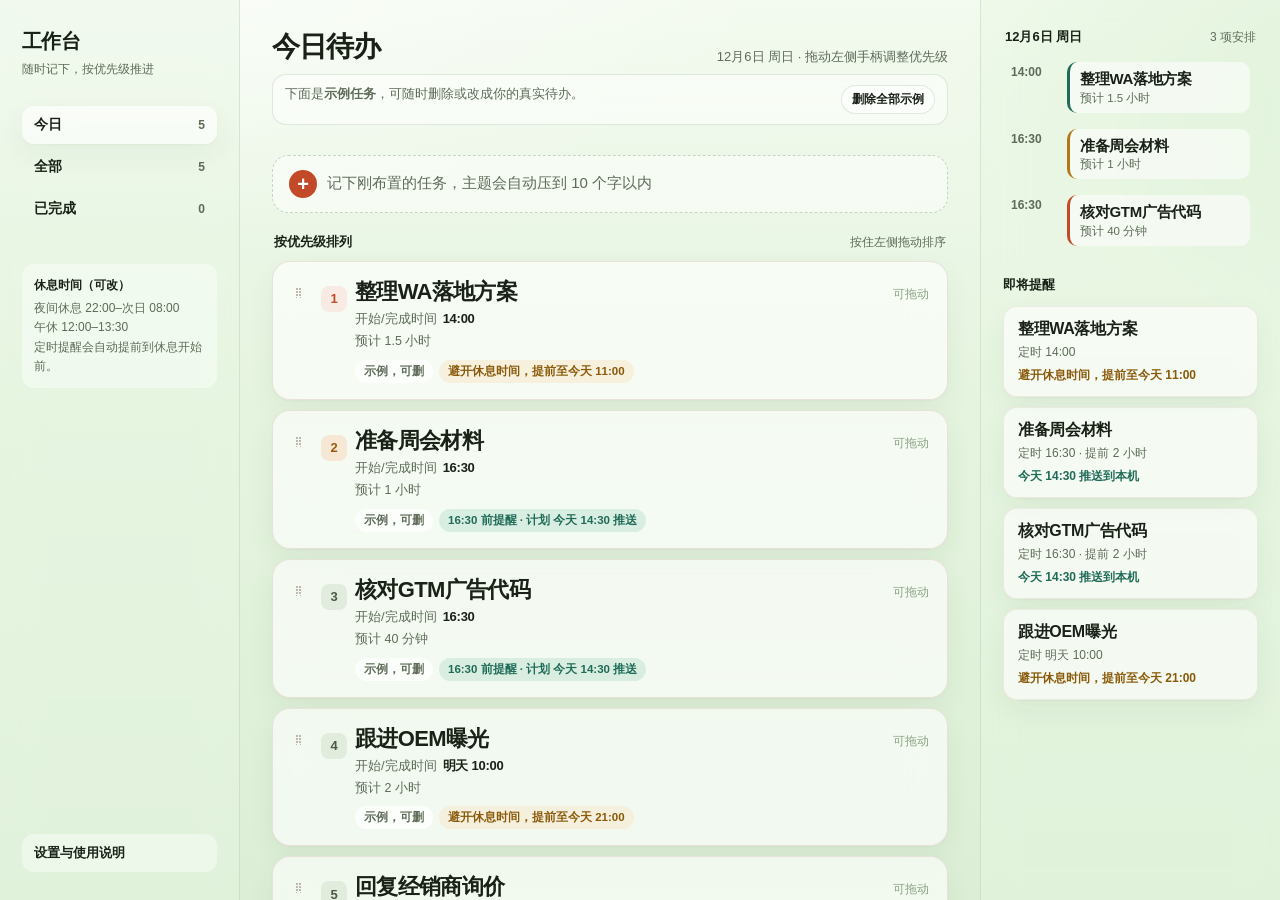
==== commit ebc8ed4f: "Put the task list above the calendar and add tasks from a day. Clicking a blank day or its plus open" ====
--- a/index.html
+++ b/index.html
@@ -92,6 +92,32 @@
         </div>
       </div>
 
+      <div class="sync-banner" id="sync-banner" hidden>
+        <div id="sync-banner-text">用这条同步链接在另一台打开，之后两边改动会自动对齐。链接请自行保管。</div>
+        <div class="banner-actions">
+          <button type="button" class="mini-btn" id="copy-sync-link">复制同步链接</button>
+          <button type="button" class="mini-btn ghost" id="retry-sync" hidden>重试开启同步</button>
+          <button type="button" class="mini-btn ghost" id="dismiss-sync-banner">稍后</button>
+        </div>
+      </div>
+
+      <div class="filters mobile-only" id="filters">
+        <button type="button" class="filter active" data-filter="todo">待办<em id="f-todo">0</em></button>
+        <button type="button" class="filter" data-filter="all">全部<em id="f-all">0</em></button>
+        <button type="button" class="filter" data-filter="done">已完成<em id="f-done">0</em></button>
+      </div>
+
+      <button type="button" class="quick" id="quick-add">
+        <span class="plus">+</span>
+        <span>记下刚布置的任务，主题会自动压到 10 个字以内</span>
+      </button>
+
+      <div class="sec-head">
+        <h2 id="list-heading">按优先级排列</h2>
+        <span id="list-hint">按住左侧拖动排序</span>
+      </div>
+      <div class="list" id="task-list"></div>
+
       <div class="cal-card" id="calendar">
         <div class="cal-head">
           <h2 id="cal-month-label">月历</h2>
@@ -111,23 +137,6 @@
         <div class="cal-grid" id="cal-grid" role="grid" aria-label="月历"></div>
         <div class="cal-agenda" id="cal-agenda-mobile"></div>
       </div>
-
-      <div class="filters mobile-only" id="filters">
-        <button type="button" class="filter active" data-filter="todo">待办<em id="f-todo">0</em></button>
-        <button type="button" class="filter" data-filter="all">全部<em id="f-all">0</em></button>
-        <button type="button" class="filter" data-filter="done">已完成<em id="f-done">0</em></button>
-      </div>
-
-      <button type="button" class="quick" id="quick-add">
-        <span class="plus">+</span>
-        <span>记下刚布置的任务，主题会自动压到 10 个字以内</span>
-      </button>
-
-      <div class="sec-head">
-        <h2 id="list-heading">按优先级排列</h2>
-        <span id="list-hint">按住左侧拖动排序</span>
-      </div>
-      <div class="list" id="task-list"></div>
     </section>
 
     <aside class="rail">
@@ -220,7 +229,7 @@
 
       <div class="settings-block">
         <h4>跨设备同步</h4>
-        <p>两台设备输入同一个同步口令后，任务会通过公共中转（jsonstorage.com，无需注册）互相更新。口令请自行保管；知悉口令的人可以读写这份数据。免费空间会在最后一次写入后约 30 天过期，请定期打开或再点一次生成/上传。也可随时导出/导入备份。</p>
+        <p>配对一次后，任意一端改了任务或日程，另一端会自动更新。可通过同步链接或口令配对（公共中转 jsonstorage.com，无需注册）。链接和口令请自行保管；知悉的人可以读写这份数据。免费空间约 30 天无写入会过期，每次成功同步即续期。也可随时导出/导入备份。</p>
         <div class="sync-code" id="sync-code">尚未开启</div>
         <div class="field">
           <label for="sync-input">输入或粘贴同步口令</label>
@@ -229,6 +238,7 @@
         <div class="sheet-actions">
           <button type="button" class="btn primary" id="btn-create-sync">生成口令并上传</button>
           <button type="button" class="btn ghost" id="btn-join-sync">用口令同步</button>
+          <button type="button" class="btn ghost" id="btn-copy-sync-link">复制同步链接</button>
         </div>
         <div class="sheet-actions">
           <button type="button" class="btn ghost" id="btn-export">导出备份</button>
--- a/css/app.css
+++ b/css/app.css
@@ -90,7 +90,7 @@
 .stat.warn { background: var(--terra-soft); border-color: #efd0c6; color: var(--terra); }
 .stat.warn b { color: var(--terra); }
 
-.banner, .sample-banner, .install-banner, .notify-banner {
+.banner, .sample-banner, .install-banner, .notify-banner, .sync-banner {
   background: rgba(255,255,255,.5);
   backdrop-filter: blur(14px);
   -webkit-backdrop-filter: blur(14px);
@@ -106,7 +106,10 @@
   justify-content: space-between;
   gap: 10px;
 }
-.sample-banner b, .notify-banner b, .install-banner b { color: var(--ink); font-weight: 700; }
+.sample-banner b, .notify-banner b, .install-banner b, .sync-banner b { color: var(--ink); font-weight: 700; }
+.sync-banner {
+  background: rgba(255,255,255,.42);
+}
 .banner-actions { display: flex; gap: 6px; flex-shrink: 0; }
 .mini-btn {
   border-radius: 999px;
@@ -178,7 +181,7 @@
 .sec-head h2 { font-size: 13px; font-weight: 700; }
 .sec-head span { font-size: 12px; color: var(--muted); }
 
-.list { display: flex; flex-direction: column; gap: 10px; }
+.list { display: flex; flex-direction: column; gap: 10px; margin-bottom: 16px; }
 
 .card {
   background: var(--paper);
@@ -360,6 +363,38 @@
   background: var(--teal);
   color: #fff;
 }
+
+.cal-day { position: relative; }
+.cal-add {
+  position: absolute;
+  top: auto;
+  bottom: 2px;
+  right: 1px;
+  width: 22px;
+  height: 22px;
+  border-radius: 50%;
+  display: inline-flex;
+  align-items: center;
+  justify-content: center;
+  font-size: 15px;
+  font-weight: 650;
+  line-height: 1;
+  color: var(--teal);
+  background: transparent;
+  border: none;
+  opacity: .48;
+  z-index: 1;
+  padding: 0;
+}
+.cal-add:hover,
+.cal-add:focus-visible {
+  opacity: 1;
+  background: var(--teal-soft);
+  color: var(--teal);
+}
+.cal-day:hover .cal-add,
+.cal-day.selected .cal-add { opacity: .85; }
+.cal-day.outside .cal-add { opacity: .32; }
 .cal-dots {
   display: flex;
   flex-wrap: wrap;
@@ -529,11 +564,12 @@
   }
   .main .desk-hero { order: 0; }
   .main .sample-banner,
-  .main .notify-banner { order: 1; }
+  .main .notify-banner,
+  .main .sync-banner { order: 1; }
   .main .quick { order: 2; }
-  .main .cal-card { order: 3; }
-  .main .sec-head { order: 4; }
-  .main .list { order: 5; }
+  .main .sec-head { order: 3; }
+  .main .list { order: 4; }
+  .main .cal-card { order: 5; }
   .main .mobile-hero,
   .main .filters { order: 6; }
   .main-top { display: flex; justify-content: space-between; align-items: flex-end; margin-bottom: 8px; }
@@ -564,6 +600,22 @@
   .cal-card { padding: 12px 12px 10px; margin-bottom: 16px; }
   .cal-weekdays span { text-align: left; padding-left: 5px; }
   .cal-day { min-height: 62px; padding: 3px 3px 4px; border-radius: 10px; }
+
+  .cal-add {
+    width: 18px;
+    height: 18px;
+    font-size: 13px;
+    top: 3px;
+    bottom: auto;
+    right: 3px;
+    opacity: .4;
+  }
+  .cal-day:hover .cal-add,
+  .cal-day.selected .cal-add,
+  .cal-day:focus-within .cal-add {
+    opacity: .9;
+    background: rgba(255,255,255,.8);
+  }
   .cal-grid.weeks-6 .cal-day { min-height: 48px; }
   .cal-dots { display: none; }
   .cal-events {
